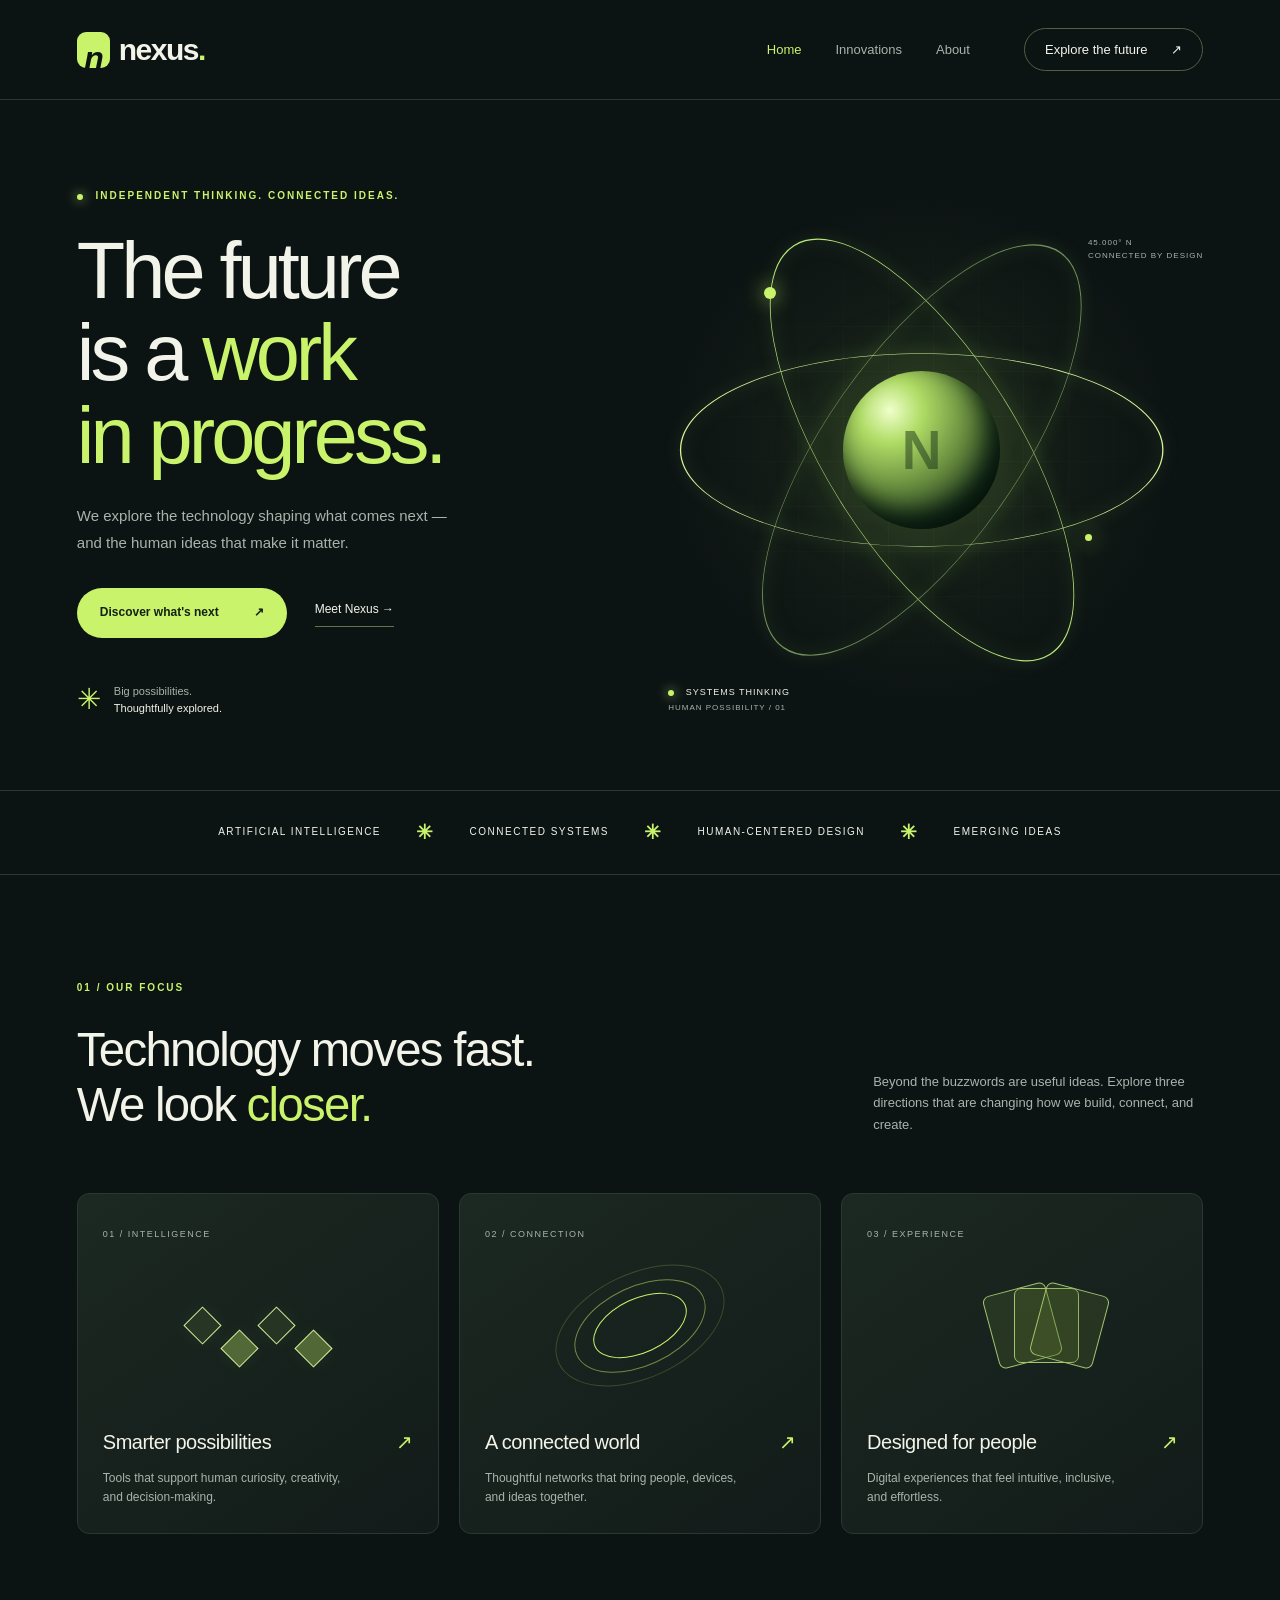
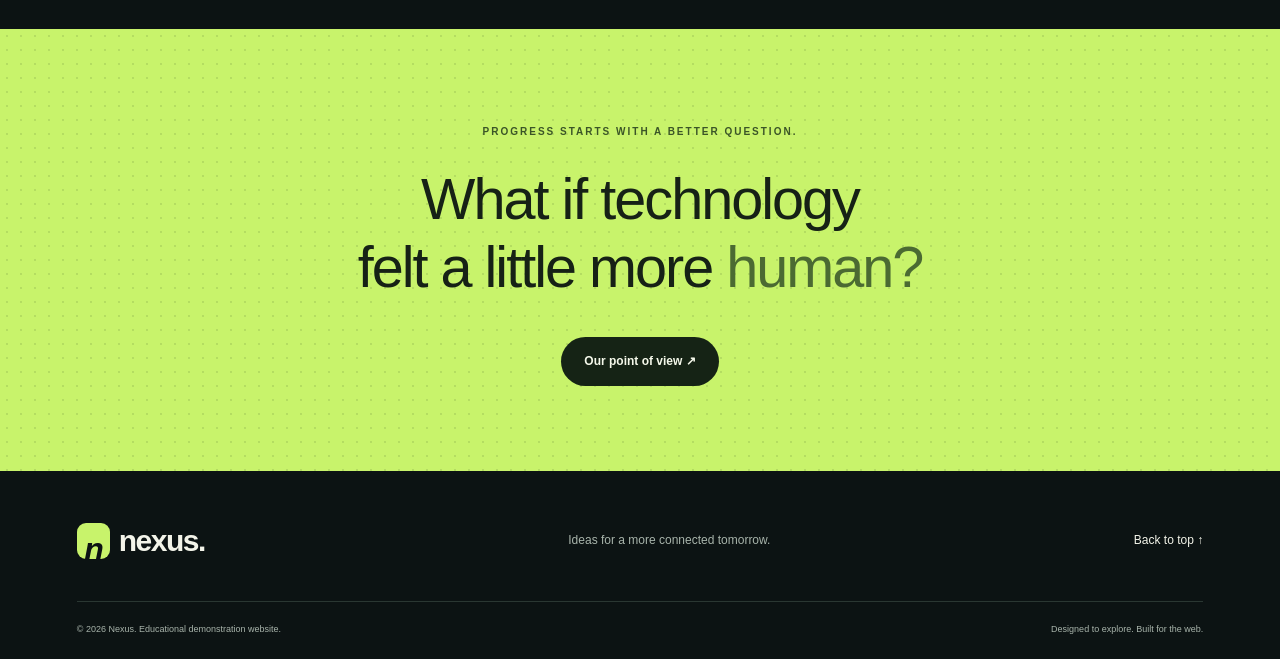
==== index.html @ 4e5c940a "Add files via upload" ====
<!doctype html><html lang="en" id="top"><head><meta charset="utf-8"><meta name="viewport" content="width=device-width,initial-scale=1"><meta name="description" content="Nexus is a fictional technology studio exploring thoughtful digital experiences, connected systems, and emerging technology."><meta name="theme-color" content="#0c1313"><title>Home · Nexus</title><link rel="icon" href="assets/favicon.svg" type="image/svg+xml"><link rel="stylesheet" href="assets/style.css"></head><body><a class="skip" href="#main">Skip to content</a><header><a class="logo" href="index.html"><span class="mark">n</span> nexus<span class="dot">.</span></a><button class="menu" aria-expanded="false" aria-controls="navigation">Menu <span>☰</span></button><nav id="navigation" aria-label="Main navigation"><a href="index.html" aria-current="page">Home</a><a href="innovations.html" >Innovations</a><a href="about.html" >About</a><a class="nav-cta" href="innovations.html">Explore the future <span>↗</span></a></nav></header><main id="main"><section class="hero"><div class="hero-copy"><p class="eyebrow"><span class="live"></span> INDEPENDENT THINKING. CONNECTED IDEAS.</p><h1>The future<br>is a <em>work<br>in progress.</em></h1><p class="intro">We explore the technology shaping what comes next — and the human ideas that make it matter.</p><div class="actions"><a class="button" href="innovations.html">Discover what's next <span>↗</span></a><a class="text-link" href="about.html">Meet Nexus <span>→</span></a></div><div class="hero-note"><span class="mini-icon">✳</span><p>Big possibilities.<br><b>Thoughtfully explored.</b></p></div></div><div class="orbital" role="img" aria-label="Abstract luminous orbital rings surrounding a connected digital core"><div class="orbit o1"></div><div class="orbit o2"></div><div class="orbit o3"></div><div class="core"><span>N</span></div><span class="sat s1"></span><span class="sat s2"></span><div class="art-label"><span class="live"></span> SYSTEMS THINKING<br><small>HUMAN POSSIBILITY / 01</small></div><div class="art-coordinate">45.000° N<br>CONNECTED BY DESIGN</div></div></section><div class="ticker" aria-label="Areas of exploration"><span>ARTIFICIAL INTELLIGENCE</span><b>✳</b><span>CONNECTED SYSTEMS</span><b>✳</b><span>HUMAN-CENTERED DESIGN</span><b>✳</b><span>EMERGING IDEAS</span></div><section class="section"><div class="section-head"><div><p class="eyebrow">01 / OUR FOCUS</p><h2>Technology moves fast.<br>We look <em>closer.</em></h2></div><p>Beyond the buzzwords are useful ideas. Explore three directions that are changing how we build, connect, and create.</p></div><div class="feature-grid"><a class="feature" href="innovations.html#intelligence"><span class="number">01 / INTELLIGENCE</span><div class="feature-art nodes"><i></i><i></i><i></i><i></i></div><h3>Smarter possibilities <span>↗</span></h3><p>Tools that support human curiosity, creativity, and decision-making.</p></a><a class="feature" href="innovations.html#connected"><span class="number">02 / CONNECTION</span><div class="feature-art waves"><i></i><i></i><i></i></div><h3>A connected world <span>↗</span></h3><p>Thoughtful networks that bring people, devices, and ideas together.</p></a><a class="feature" href="innovations.html#experiences"><span class="number">03 / EXPERIENCE</span><div class="feature-art tiles"><i></i><i></i><i></i></div><h3>Designed for people <span>↗</span></h3><p>Digital experiences that feel intuitive, inclusive, and effortless.</p></a></div></section><section class="statement"><p class="eyebrow">PROGRESS STARTS WITH A BETTER QUESTION.</p><h2>What if technology<br>felt a little more <em>human?</em></h2><a class="button light" href="about.html">Our point of view ↗</a></section></main><footer><div class="footer-top"><a class="logo" href="index.html"><span class="mark">n</span> nexus.</a><p>Ideas for a more connected tomorrow.</p><a href="#top">Back to top ↑</a></div><div class="footer-bottom"><span>© <span id="year">2026</span> Nexus. Educational demonstration website.</span><span>Designed to explore. Built for the web.</span></div></footer><script src="assets/main.js"></script></body></html>
---- assets/style.css ----
:root{--bg:#0c1313;--panel:#141e1d;--line:#2a3732;--lime:#c8f36b;--text:#f3f4e9;--muted:#a8b4ab}*{box-sizing:border-box}html{scroll-behavior:smooth;scroll-padding-top:105px}body{margin:0;background:var(--bg);color:var(--text);font:16px/1.65 Arial,Helvetica,sans-serif}a{color:inherit;text-decoration:none}button{font:inherit}header{max-width:1440px;margin:auto;height:100px;padding:0 6%;display:flex;align-items:center;justify-content:space-between;border-bottom:1px solid var(--line)}.logo{font-size:30px;font-weight:800;letter-spacing:-1.5px;display:inline-flex;align-items:center;gap:9px}.mark{display:grid;place-items:center;background:var(--lime);color:var(--bg);border-radius:9px;width:33px;height:36px;font-style:italic;font-size:32px}.dot{color:var(--lime);margin-left:-9px}nav{display:flex;align-items:center;gap:34px;font-size:13px}nav a:not(.nav-cta){color:var(--muted)}nav a[aria-current=page],nav a:hover{color:var(--lime)}.nav-cta{border:1px solid #526044;border-radius:30px;padding:10px 20px;margin-left:20px}.nav-cta span{margin-left:20px}.menu{display:none}main{overflow:hidden}.hero{max-width:1440px;margin:auto;min-height:690px;display:grid;grid-template-columns:1fr 1fr;align-items:center;padding:65px 6% 55px}.eyebrow{font-size:10px;letter-spacing:2px;font-weight:700;color:var(--lime);margin-bottom:25px}.live{display:inline-block;width:6px;height:6px;background:var(--lime);border-radius:50%;box-shadow:0 0 12px #c8f388;margin-right:8px;vertical-align:middle}h1{font-size:clamp(52px,6.2vw,90px);line-height:1.04;letter-spacing:-4px;margin:20px 0 25px;font-weight:500}em{font-style:normal;color:var(--lime)}.intro{color:var(--muted);max-width:380px;font-size:15px;line-height:1.8}.actions{display:flex;align-items:center;gap:28px;margin:32px 0}.button{display:inline-flex;justify-content:space-between;align-items:center;gap:35px;background:var(--lime);color:#142013;padding:15px 23px;border-radius:30px;font-size:12px;font-weight:700;transition:transform .2s,background .2s}.button:hover{transform:translateY(-3px);background:#defba0}.text-link{font-size:12px;border-bottom:1px solid #64724f;padding-bottom:6px}.hero-note{display:flex;align-items:center;gap:13px;margin-top:40px;font-size:11px;color:var(--muted);line-height:1.5}.mini-icon{font-size:29px;color:var(--lime)}.hero-note p{margin:0}.hero-note b{font-weight:400;color:var(--text)}.orbital{position:relative;aspect-ratio:1;isolation:isolate;background:radial-gradient(ellipse at center,#56723b33,transparent 65%);width:100%;max-width:600px}.orbital:before{content:'';position:absolute;inset:4%;background-image:linear-gradient(#95b06d10 1px,transparent 1px),linear-gradient(90deg,#95b06d10 1px,transparent 1px);background-size:45px 45px;mask-image:radial-gradient(circle,#000,transparent 70%)}.orbit{position:absolute;inset:17%;border:1px solid #b6e57b;border-radius:50%;transform:rotate(-28deg) scaleX(.52);box-shadow:0 0 25px #a3d86718,inset 0 0 30px #a3d86715}.o1{transform:rotate(-32deg) scaleX(.52) scaleY(1.3)}.o2{transform:rotate(35deg) scaleX(.52) scaleY(1.3);border-color:#72945c}.o3{transform:rotate(90deg) scaleX(.52) scaleY(1.3);border-color:#d7f59a}.core{position:absolute;inset:36%;display:grid;place-items:center;border-radius:50%;background:radial-gradient(circle at 30% 25%,#efffca,#afdc65 20%,#63873c 50%,#12291b 80%);box-shadow:0 0 70px #afea5d44,inset -10px -15px 25px #06150c;color:#1b3419;font-size:55px;font-weight:800}.core span{opacity:.5}.sat{position:absolute;left:22%;top:21%;height:12px;width:12px;background:var(--lime);border-radius:50%;box-shadow:0 0 20px #b4e661}.s2{left:79%;top:65%;width:7px;height:7px}.art-label{position:absolute;bottom:3%;left:5%;font-size:9px;letter-spacing:1px}.art-label small{color:var(--muted);font-size:8px}.art-coordinate{position:absolute;right:0;top:12%;font-size:8px;color:var(--muted);letter-spacing:1px}.ticker{display:flex;align-items:center;justify-content:center;gap:35px;border-top:1px solid var(--line);border-bottom:1px solid var(--line);padding:25px 4%;font-size:10px;letter-spacing:1.5px;flex-wrap:wrap}.ticker b{color:var(--lime);font-size:20px}.section{max-width:1440px;margin:auto;padding:95px 6%}.section-head{display:flex;justify-content:space-between;align-items:flex-end;margin-bottom:45px;gap:30px}.section-head>p{max-width:330px;font-size:13px;color:var(--muted)}h2{font-size:clamp(30px,3.7vw,49px);line-height:1.18;letter-spacing:-1.7px;font-weight:500;margin:15px 0}h3{font-size:20px;letter-spacing:-.5px;font-weight:500}.feature-grid{display:grid;grid-template-columns:repeat(3,1fr);gap:20px}.feature{background:linear-gradient(145deg,#1c2822,#121b19);border:1px solid var(--line);border-radius:12px;padding:25px;transition:transform .2s,border-color .2s}.feature:hover{transform:translateY(-5px);border-color:#92b657}.number{font-size:9px;letter-spacing:1.5px;color:var(--muted)}.feature h3{display:flex;justify-content:space-between;margin-bottom:10px}.feature h3 span{color:var(--lime)}.feature p{font-size:12px;color:var(--muted);margin:0;max-width:260px}.feature-art{height:160px;position:relative;display:flex;align-items:center;justify-content:center}.nodes{gap:10px}.nodes i{width:27px;height:27px;border:1px solid #d2ef9b;transform:rotate(45deg);background:#c8f36b16;box-shadow:0 0 20px #c8f36b11}.nodes i:nth-child(even){margin-top:45px;background:#c8f36b55}.waves i{position:absolute;border:1px solid #c8f36b;border-radius:50%;width:100px;height:55px;transform:rotate(-25deg)}.waves i:nth-child(2){width:140px;height:80px;opacity:.5}.waves i:nth-child(3){width:180px;height:105px;opacity:.2}.tiles i{width:65px;height:75px;border:1px solid #a2c56d;border-radius:7px;transform:rotate(-15deg);background:#5a76303b;position:absolute}.tiles i:nth-child(2){transform:translateX(24px) rotate(0)}.tiles i:nth-child(3){transform:translateX(47px) rotate(15deg)}.statement{background:var(--lime);color:#162116;text-align:center;padding:85px 6%;background-image:radial-gradient(#273e1920 1px,transparent 1px);background-size:14px 14px}.statement .eyebrow{color:#3b5527}.statement h2{font-size:clamp(35px,4.5vw,60px);letter-spacing:-2px;margin:25px 0 35px}.statement em{color:#4b6a32}.light{background:#152315;color:#f4f8ea}.light:hover{background:#2e4425}footer{max-width:1440px;margin:auto;padding:45px 6% 22px}.footer-top,.footer-bottom{display:flex;justify-content:space-between;align-items:center;gap:20px}.footer-top p{color:var(--muted);font-size:12px}.footer-top>a:last-child{font-size:12px}.footer-bottom{border-top:1px solid var(--line);padding-top:20px;margin-top:35px;font-size:9px;color:var(--muted)}.page-hero{max-width:1440px;margin:auto;padding:75px 6% 60px}.page-hero h1{font-size:clamp(48px,6vw,80px)}.page-intro{display:flex;justify-content:space-between;align-items:center;gap:35px;margin-top:35px}.page-intro p{max-width:490px;color:var(--muted);font-size:15px}.pill{font-size:9px;letter-spacing:1px;white-space:nowrap;border:1px solid var(--line);padding:12px 18px;border-radius:25px}.innovation-section{padding-top:15px}.filters{display:flex;gap:10px;padding-bottom:32px;border-bottom:1px solid var(--line);flex-wrap:wrap}.filters button{background:transparent;border:1px solid var(--line);color:var(--muted);border-radius:25px;font-size:12px;padding:10px 20px;cursor:pointer}.filters button.active{background:var(--lime);color:var(--bg);border-color:var(--lime)}.filters span{font-size:9px;margin-left:15px}.innovation{display:grid;grid-template-columns:1fr 1fr;gap:65px;padding:55px 0;border-bottom:1px solid var(--line);align-items:center}.innovation[hidden]{display:none}.innovation-visual{height:345px;background:#19261d;border:1px solid var(--line);border-radius:12px;position:relative;display:grid;place-items:center;overflow:hidden}.visual-index,.visual-caption{position:absolute;left:24px;top:20px;font-size:9px;letter-spacing:2px;color:#b6c8a0}.visual-caption{top:auto;bottom:20px;font-size:8px}.brain-grid{display:grid;grid-template-columns:repeat(5,23px);gap:11px;transform:rotate(-12deg)}.brain-grid i{height:23px;border-radius:5px;background:#c8f36b22;border:1px solid #c8f36b55}.brain-grid i:nth-child(3n){background:var(--lime);box-shadow:0 0 20px #c8f36b33}.brain-grid i:nth-child(4n){background:#7ba448}.innovation-copy>p:not(.eyebrow){font-size:14px;color:var(--muted)}.tags{display:flex;gap:7px;flex-wrap:wrap;padding:0;list-style:none;margin:25px 0}.tags li{font-size:9px;border:1px solid var(--line);padding:5px 9px;border-radius:5px}.innovation details{border-top:1px solid var(--line);font-size:12px;padding:17px 0}.innovation summary{cursor:pointer;color:var(--lime)}.innovation summary span{float:right}.innovation details p{color:var(--muted)}.signal{position:relative;width:220px;height:200px;display:grid;place-items:center}.signal i{position:absolute;width:80px;height:80px;border:1px solid var(--lime);border-radius:50%;transform:rotateX(40deg)}.signal i:nth-child(2){width:140px;height:140px;opacity:.5}.signal i:nth-child(3){width:200px;height:200px;opacity:.2}.signal b{width:20px;height:20px;border-radius:50%;background:var(--lime);box-shadow:0 0 45px #c8f388}.interface-art{background:#d1edaa;border-radius:10px;padding:18px;width:210px;height:175px;transform:rotate(-9deg);box-shadow:17px 20px 0 #4c633b}.interface-art div{width:27px;height:27px;background:#577b35;border-radius:50%;margin-bottom:20px}.interface-art span{display:block;height:7px;width:75%;background:#527436;margin-top:9px}.interface-art span+span{width:50%;opacity:.4}.interface-art b{font-size:10px;color:#324b20;display:block;margin-top:15px}.cta-strip{border-top:1px solid var(--line);padding:45px 6%;max-width:1440px;margin:auto;display:flex;justify-content:space-between;align-items:center;gap:25px}.cta-strip h2{font-size:32px}.about-story{display:grid;grid-template-columns:1fr 1fr;gap:80px;padding-top:10px;align-items:center}.about-story>div>p:not(.eyebrow){font-size:14px;color:var(--muted)}.poster{min-height:500px;background:#c8f36b;color:#20341b;padding:30px;display:flex;flex-direction:column;justify-content:space-between;border-radius:8px;transform:rotate(-2deg)}.poster>span,.poster small{font-size:9px;letter-spacing:1px}.poster>div{font-size:52px;line-height:.95;letter-spacing:-3px;font-weight:800;padding:20px 0}.poster em{font-size:30px;color:#62833d;line-height:1.3}.poster b{font-size:45px}.educational-note{border-left:2px solid var(--lime);padding:0 0 0 20px;margin-top:35px;font-size:12px}.educational-note p{color:var(--muted)}.principles{display:grid;grid-template-columns:repeat(3,1fr);gap:40px}.principles article{border-top:1px solid var(--line);padding-top:20px}.principles span{font-size:12px;color:var(--lime)}.principles p{color:var(--muted);font-size:13px}.skip,.sr-only{position:absolute;width:1px;height:1px;overflow:hidden;clip-path:inset(50%)}.skip:focus{width:auto;height:auto;clip-path:none;background:var(--lime);color:#142013;z-index:10;padding:12px}a:focus-visible,button:focus-visible,summary:focus-visible{outline:2px solid var(--lime);outline-offset:5px}@media(min-width:1000px){.orbital{animation:float 9s ease-in-out infinite}@keyframes float{50%{transform:translateY(-12px)}}}@media(max-width:900px){header{height:80px}.nav-cta{display:none}.hero{min-height:auto;padding-top:50px;gap:20px}.hero h1{font-size:65px}.orbital{min-width:300px}.actions{gap:15px;flex-wrap:wrap}.feature{padding:20px}.feature h3{font-size:17px}.feature-art{height:130px}.innovation{gap:30px}.about-story{gap:35px}.page-intro{align-items:flex-start;flex-direction:column;gap:10px}.section{padding-top:65px;padding-bottom:65px}.poster{min-height:450px}.poster>div{font-size:43px}.poster b{font-size:36px}.principles{gap:20px}}@media(max-width:620px){header{position:relative;flex-wrap:wrap;z-index:5}.menu{display:flex;gap:25px;background:transparent;border:1px solid var(--line);color:var(--text);border-radius:20px;padding:7px 15px;font-size:12px}nav{display:none;position:absolute;left:0;right:0;top:79px;background:var(--panel);padding:25px 6%;border-bottom:1px solid var(--line);gap:25px}nav.open{display:flex}.hero{grid-template-columns:1fr;padding-bottom:25px}.hero h1{font-size:68px;letter-spacing:-3px}.hero .eyebrow{font-size:8px}.hero-copy{position:relative;z-index:1}.orbital{max-width:370px;min-width:0;justify-self:center;margin-top:0}.hero-note{margin-top:25px}.ticker{gap:13px;font-size:8px;padding:18px 5%}.ticker span:last-child,.ticker b:last-of-type{display:none}.ticker b{font-size:15px}.section-head{display:block}.section-head>p{margin-top:25px}.feature-grid,.principles,.innovation,.about-story{grid-template-columns:1fr}.feature{padding:25px}.feature-art{height:150px}.feature h3{font-size:21px}.feature p{max-width:none}.section{padding:55px 6%}.page-hero{padding-top:50px;padding-bottom:35px}.page-hero h1{letter-spacing:-2.5px}.innovation{gap:25px;padding:35px 0}.innovation-visual{height:300px}.innovation h2{font-size:36px}.cta-strip{align-items:flex-start;flex-direction:column}.about-story{gap:45px}.poster{max-width:400px;width:96%;margin:auto;min-height:480px}.poster>div{font-size:53px}.poster b{font-size:44px}.principles{gap:25px}.footer-top{align-items:flex-start;flex-wrap:wrap}.footer-top p{width:100%;order:3}.footer-bottom{align-items:flex-start;flex-direction:column;gap:8px}.statement{padding:65px 6%}.statement h2{letter-spacing:-1px}.pill{font-size:8px;white-space:normal}}
@media(prefers-reduced-motion:reduce){html{scroll-behavior:auto}*,*:before,*:after{animation:none!important;transition:none!important}}
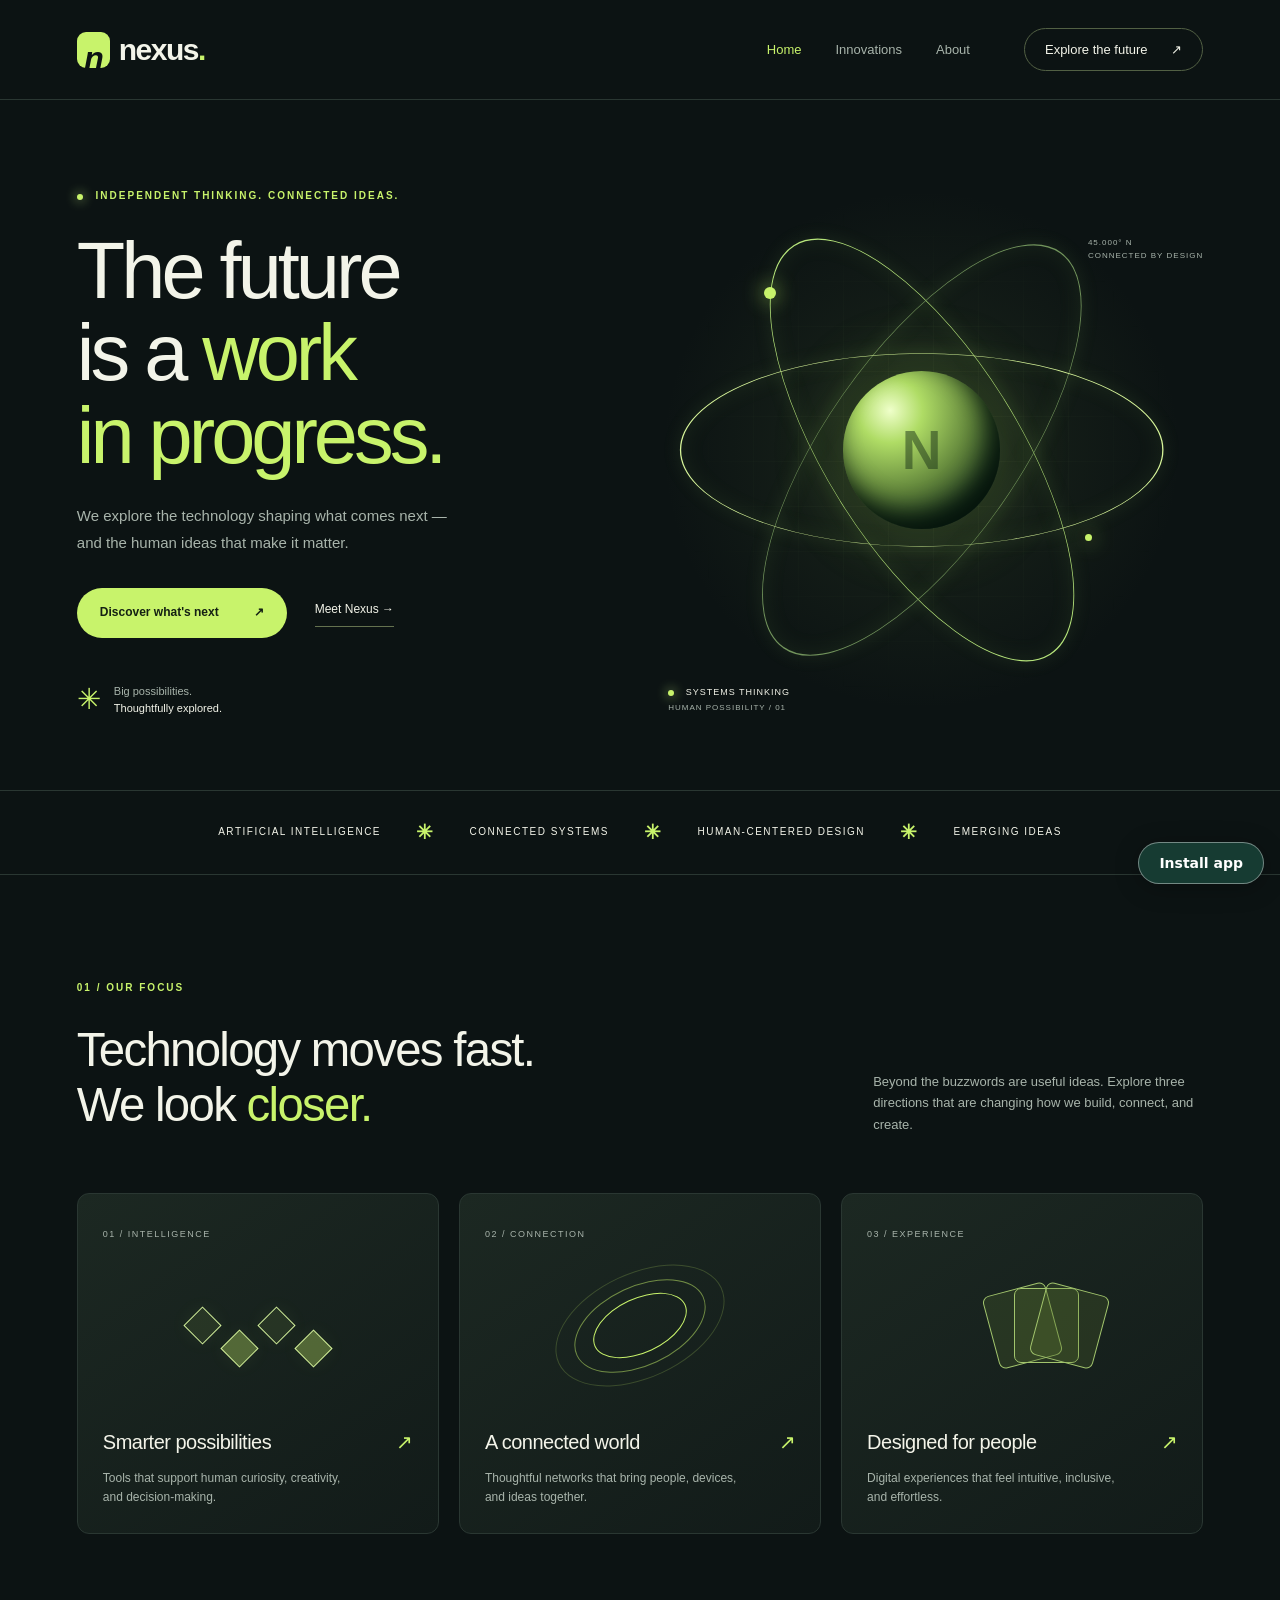
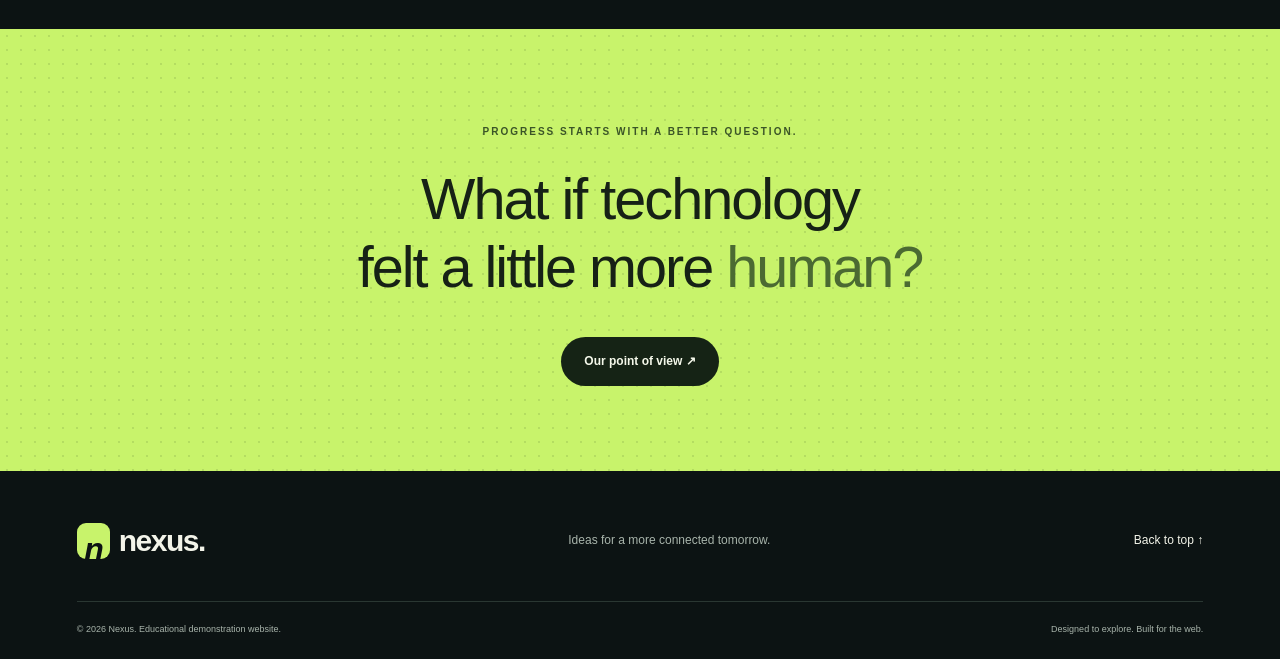
==== commit 61c99adf: "Add files via upload" ====
--- a/index.html
+++ b/index.html
@@ -1 +1,16 @@
-<!doctype html><html lang="en" id="top"><head><meta charset="utf-8"><meta name="viewport" content="width=device-width,initial-scale=1"><meta name="description" content="Nexus is a fictional technology studio exploring thoughtful digital experiences, connected systems, and emerging technology."><meta name="theme-color" content="#0c1313"><title>Home · Nexus</title><link rel="icon" href="assets/favicon.svg" type="image/svg+xml"><link rel="stylesheet" href="assets/style.css"></head><body><a class="skip" href="#main">Skip to content</a><header><a class="logo" href="index.html"><span class="mark">n</span> nexus<span class="dot">.</span></a><button class="menu" aria-expanded="false" aria-controls="navigation">Menu <span>☰</span></button><nav id="navigation" aria-label="Main navigation"><a href="index.html" aria-current="page">Home</a><a href="innovations.html" >Innovations</a><a href="about.html" >About</a><a class="nav-cta" href="innovations.html">Explore the future <span>↗</span></a></nav></header><main id="main"><section class="hero"><div class="hero-copy"><p class="eyebrow"><span class="live"></span> INDEPENDENT THINKING. CONNECTED IDEAS.</p><h1>The future<br>is a <em>work<br>in progress.</em></h1><p class="intro">We explore the technology shaping what comes next — and the human ideas that make it matter.</p><div class="actions"><a class="button" href="innovations.html">Discover what's next <span>↗</span></a><a class="text-link" href="about.html">Meet Nexus <span>→</span></a></div><div class="hero-note"><span class="mini-icon">✳</span><p>Big possibilities.<br><b>Thoughtfully explored.</b></p></div></div><div class="orbital" role="img" aria-label="Abstract luminous orbital rings surrounding a connected digital core"><div class="orbit o1"></div><div class="orbit o2"></div><div class="orbit o3"></div><div class="core"><span>N</span></div><span class="sat s1"></span><span class="sat s2"></span><div class="art-label"><span class="live"></span> SYSTEMS THINKING<br><small>HUMAN POSSIBILITY / 01</small></div><div class="art-coordinate">45.000° N<br>CONNECTED BY DESIGN</div></div></section><div class="ticker" aria-label="Areas of exploration"><span>ARTIFICIAL INTELLIGENCE</span><b>✳</b><span>CONNECTED SYSTEMS</span><b>✳</b><span>HUMAN-CENTERED DESIGN</span><b>✳</b><span>EMERGING IDEAS</span></div><section class="section"><div class="section-head"><div><p class="eyebrow">01 / OUR FOCUS</p><h2>Technology moves fast.<br>We look <em>closer.</em></h2></div><p>Beyond the buzzwords are useful ideas. Explore three directions that are changing how we build, connect, and create.</p></div><div class="feature-grid"><a class="feature" href="innovations.html#intelligence"><span class="number">01 / INTELLIGENCE</span><div class="feature-art nodes"><i></i><i></i><i></i><i></i></div><h3>Smarter possibilities <span>↗</span></h3><p>Tools that support human curiosity, creativity, and decision-making.</p></a><a class="feature" href="innovations.html#connected"><span class="number">02 / CONNECTION</span><div class="feature-art waves"><i></i><i></i><i></i></div><h3>A connected world <span>↗</span></h3><p>Thoughtful networks that bring people, devices, and ideas together.</p></a><a class="feature" href="innovations.html#experiences"><span class="number">03 / EXPERIENCE</span><div class="feature-art tiles"><i></i><i></i><i></i></div><h3>Designed for people <span>↗</span></h3><p>Digital experiences that feel intuitive, inclusive, and effortless.</p></a></div></section><section class="statement"><p class="eyebrow">PROGRESS STARTS WITH A BETTER QUESTION.</p><h2>What if technology<br>felt a little more <em>human?</em></h2><a class="button light" href="about.html">Our point of view ↗</a></section></main><footer><div class="footer-top"><a class="logo" href="index.html"><span class="mark">n</span> nexus.</a><p>Ideas for a more connected tomorrow.</p><a href="#top">Back to top ↑</a></div><div class="footer-bottom"><span>© <span id="year">2026</span> Nexus. Educational demonstration website.</span><span>Designed to explore. Built for the web.</span></div></footer><script src="assets/main.js"></script></body></html>+<!DOCTYPE html>
+<html lang="en" id="top"><head><meta charset="utf-8"><meta name="description" content="Nexus is a fictional technology studio exploring thoughtful digital experiences, connected systems, and emerging technology."><title>Home · Nexus</title><link rel="icon" href="assets/favicon.svg" type="image/svg+xml"><link rel="stylesheet" href="assets/style.css">
+
+<!-- PWA ACADEMY: App settings inserted automatically. The manifest supplies the app name, icon, start page and standalone display. -->
+<meta name="viewport" content="width=device-width, initial-scale=1" data-pwa-academy="v2">
+<meta name="theme-color" content="#176f61" data-pwa-academy="v2">
+<link rel="manifest" href="academy-app.webmanifest" data-pwa-academy="v2">
+<link rel="apple-touch-icon" href="academy-icons/apple-touch-icon.png" data-pwa-academy="v2">
+<link rel="stylesheet" href="academy-mobile.css" data-pwa-academy="v2">
+<!-- PWA ACADEMY: End app settings. Original website content and scripts are retained. -->
+</head><body><a class="skip" href="#main">Skip to content</a><header><a class="logo" href="index.html"><span class="mark">n</span> nexus<span class="dot">.</span></a><button class="menu" aria-expanded="false" aria-controls="navigation">Menu <span>☰</span></button><nav id="navigation" aria-label="Main navigation"><a href="index.html" aria-current="page">Home</a><a href="innovations.html">Innovations</a><a href="about.html">About</a><a class="nav-cta" href="innovations.html">Explore the future <span>↗</span></a></nav></header><main id="main"><section class="hero"><div class="hero-copy"><p class="eyebrow"><span class="live"></span> INDEPENDENT THINKING. CONNECTED IDEAS.</p><h1>The future<br>is a <em>work<br>in progress.</em></h1><p class="intro">We explore the technology shaping what comes next — and the human ideas that make it matter.</p><div class="actions"><a class="button" href="innovations.html">Discover what's next <span>↗</span></a><a class="text-link" href="about.html">Meet Nexus <span>→</span></a></div><div class="hero-note"><span class="mini-icon">✳</span><p>Big possibilities.<br><b>Thoughtfully explored.</b></p></div></div><div class="orbital" role="img" aria-label="Abstract luminous orbital rings surrounding a connected digital core"><div class="orbit o1"></div><div class="orbit o2"></div><div class="orbit o3"></div><div class="core"><span>N</span></div><span class="sat s1"></span><span class="sat s2"></span><div class="art-label"><span class="live"></span> SYSTEMS THINKING<br><small>HUMAN POSSIBILITY / 01</small></div><div class="art-coordinate">45.000° N<br>CONNECTED BY DESIGN</div></div></section><div class="ticker" aria-label="Areas of exploration"><span>ARTIFICIAL INTELLIGENCE</span><b>✳</b><span>CONNECTED SYSTEMS</span><b>✳</b><span>HUMAN-CENTERED DESIGN</span><b>✳</b><span>EMERGING IDEAS</span></div><section class="section"><div class="section-head"><div><p class="eyebrow">01 / OUR FOCUS</p><h2>Technology moves fast.<br>We look <em>closer.</em></h2></div><p>Beyond the buzzwords are useful ideas. Explore three directions that are changing how we build, connect, and create.</p></div><div class="feature-grid"><a class="feature" href="innovations.html#intelligence"><span class="number">01 / INTELLIGENCE</span><div class="feature-art nodes"><i></i><i></i><i></i><i></i></div><h3>Smarter possibilities <span>↗</span></h3><p>Tools that support human curiosity, creativity, and decision-making.</p></a><a class="feature" href="innovations.html#connected"><span class="number">02 / CONNECTION</span><div class="feature-art waves"><i></i><i></i><i></i></div><h3>A connected world <span>↗</span></h3><p>Thoughtful networks that bring people, devices, and ideas together.</p></a><a class="feature" href="innovations.html#experiences"><span class="number">03 / EXPERIENCE</span><div class="feature-art tiles"><i></i><i></i><i></i></div><h3>Designed for people <span>↗</span></h3><p>Digital experiences that feel intuitive, inclusive, and effortless.</p></a></div></section><section class="statement"><p class="eyebrow">PROGRESS STARTS WITH A BETTER QUESTION.</p><h2>What if technology<br>felt a little more <em>human?</em></h2><a class="button light" href="about.html">Our point of view ↗</a></section></main><footer><div class="footer-top"><a class="logo" href="index.html"><span class="mark">n</span> nexus.</a><p>Ideas for a more connected tomorrow.</p><a href="#top">Back to top ↑</a></div><div class="footer-bottom"><span>© <span id="year">2026</span> Nexus. Educational demonstration website.</span><span>Designed to explore. Built for the web.</span></div></footer><script src="assets/main.js"></script>
+
+<!-- PWA ACADEMY: Registers offline support and adds the Install app control. Test on HTTPS after publishing; opening this HTML as a local file will not install the app. -->
+<script src="academy-install.js" defer="" data-pwa-academy="v2"></script>
+<!-- PWA ACADEMY: End app integration. -->
+</body></html>
--- a/academy-mobile.css
+++ b/academy-mobile.css
@@ -0,0 +1,4 @@
+/* PWA ACADEMY: minimal mobile enhancements; original layout is retained. */
+img,video,canvas{max-width:100%;height:auto}pre{max-width:100%;overflow-x:auto}input,select,textarea,button{font:inherit}
+#pwa-academy-install{position:fixed;right:max(16px,env(safe-area-inset-right));bottom:max(16px,env(safe-area-inset-bottom));z-index:2147483000;border:1px solid #ffffff66;border-radius:99px;background:#163b32;color:white;padding:12px 20px;box-shadow:0 4px 24px #0004;cursor:pointer;font:600 14px system-ui}
+.pwa-academy-dialog{max-width:420px;width:calc(100% - 40px);border:0;border-radius:16px;padding:28px;background:#fff;color:#163b32;font:16px/1.6 system-ui}.pwa-academy-dialog::backdrop{background:#0008}.pwa-academy-dialog button{background:#163b32;color:#fff;padding:10px 18px;border:0;border-radius:7px;cursor:pointer}
